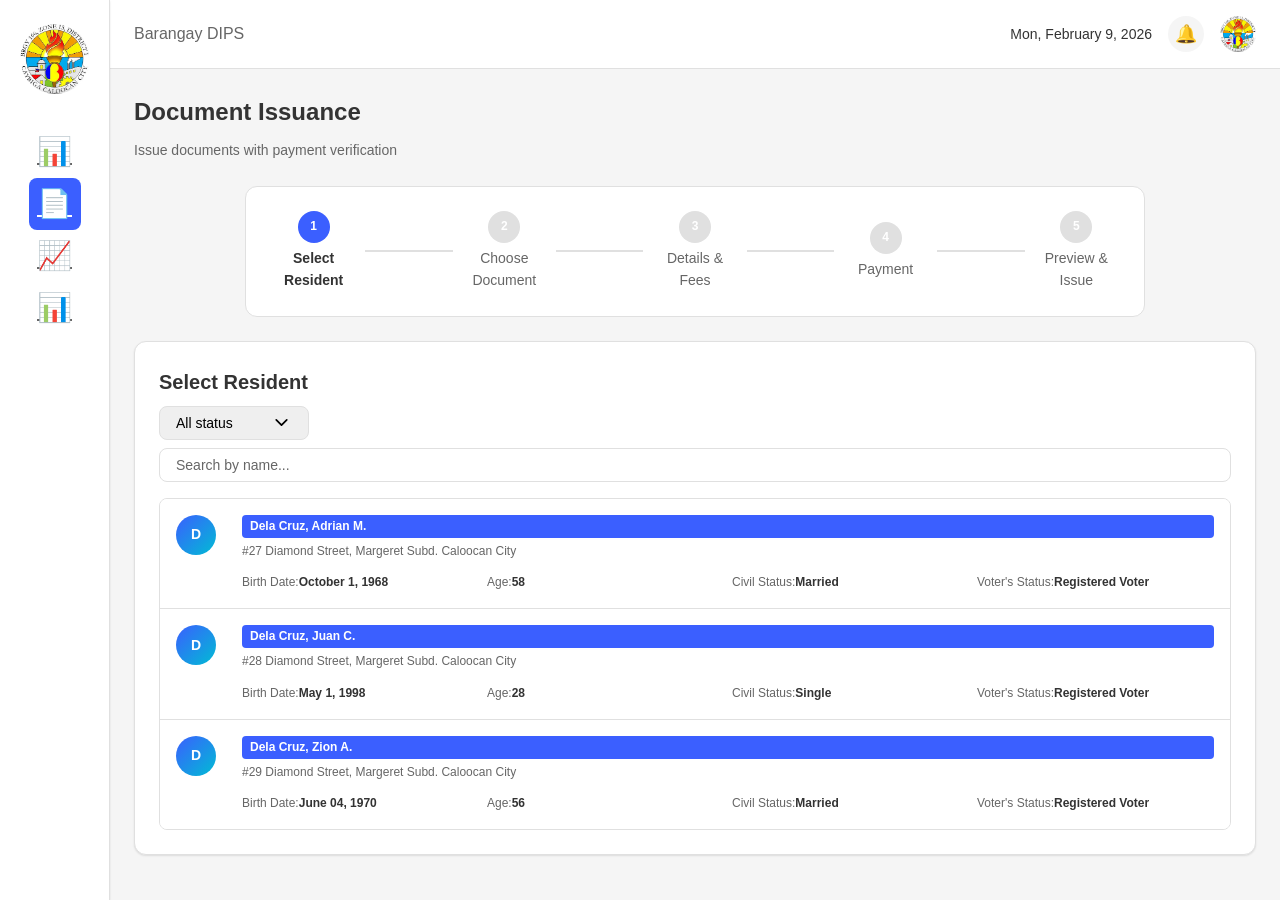
==== SIABRGY/issuance.html @ 57e3ae4e "Add files via upload" ====
<!DOCTYPE html>
<html lang="en">
<head>
    <meta charset="UTF-8">
    <meta name="viewport" content="width=device-width, initial-scale=1.0">
    <title>Barangay DIPS - Document Issuance</title>
    <link rel="stylesheet" href="src/styles/global.css">
    <link rel="stylesheet" href="src/styles/dashboard.css">
    <link rel="stylesheet" href="src/styles/document-issuance.css">
    <link rel="stylesheet" href="src/styles/components.css">
</head>
<body>
    <div class="dashboard-container">
        <div class="sidebar">
            <div class="sidebar-logo"><img src="images/BRGYLOGO.png" alt="Barangay Logo" style="width: 100%; height: 100%; object-fit: contain;"></div>
            <a href="dashboard.html" class="sidebar-icon" title="Dashboard">📊</a>
            <a href="issuance.html" class="sidebar-icon active" title="Document Issuance">📄</a>
            <a href="analytics.html" class="sidebar-icon" title="Analytics">📈</a>
            <a href="insights.html" class="sidebar-icon" title="Insights">📊</a>
        </div>
        <div class="main-content">
            <div class="header">
                <div class="header-left">
                    <div class="header-title">Barangay DIPS</div>
                </div>
                <div class="header-right">
                    <div class="header-date" id="headerDate">Mon, February 9, 2026</div>
                    <button class="header-icon-btn" id="notificationBtn" title="Notifications">🔔</button>
                    <button class="header-icon-btn" id="signOutBtn" title="Sign Out" style="cursor: pointer; position: relative;"><img src="images/BRGYLOGO.png" alt="User Avatar" style="width: 36px; height: 36px; border-radius: 50%; object-fit: cover;"></button>
                </div>
            </div>
            <div class="page-content container">
                <div class="page-header">
                    <h1>Document Issuance</h1>
                    <p>Issue documents with payment verification</p>
                </div>
                <!-- stepper progress card -->
                <div class="stepper-card">
                    <div class="stepper">
                        <div class="step active">
                            <div class="circle">1</div>
                            <div class="label">Select Resident</div>
                        </div>
                        <div class="line"></div>
                        <div class="step">
                            <div class="circle">2</div>
                            <div class="label">Choose Document</div>
                        </div>
                        <div class="line"></div>
                        <div class="step">
                            <div class="circle">3</div>
                            <div class="label">Details & Fees</div>
                        </div>
                        <div class="line"></div>
                        <div class="step">
                            <div class="circle">4</div>
                            <div class="label">Payment</div>
                        </div>
                        <div class="line"></div>
                        <div class="step">
                            <div class="circle">5</div>
                            <div class="label">Preview & Issue</div>
                        </div>
                    </div>
                </div>
                <!-- residency selection panel with search and results -->
                <div class="dashboard-section" id="select-resident-section">
                    <h2>Select Resident</h2>
                    <div style="margin-bottom:var(--spacing-sm);">
                        <select id="statusFilter" class="input-field" style="width:150px;">
                            <option value="">All status</option>
                            <option value="CLEARED">Cleared</option>
                            <option value="BLOCKED">Blocked</option>
                        </select>
                    </div>
                    <input id="residentSearch" type="text" class="input-field" placeholder="Search by name..." style="width:100%;" />
                    <div id="residentResults" class="resident-results"></div>
                    <div id="selectedCard"></div>
                </div>

                <!-- choose document section (initially hidden) -->
                <div class="dashboard-section" id="choose-document-section" style="display:none;">
                    <h2>Choose Document</h2>
                    <p>Select the type of document to issue for <span id="chosenResidentName"></span></p>
                    <!-- placeholder grid similar to React version -->
                    <div id="documentGrid" class="document-grid">
                        <!-- documents will be injected by script -->
                    </div>
                    <div class="form-actions" style="margin-top:var(--spacing-lg);">
                        <button class="btn btn-secondary" id="backToResident">Back</button>
                    </div>
                </div>

                <!-- details & fees section (initially hidden) -->
                <div class="dashboard-section" id="details-fees-section" style="display:none;">
                    <h2>Details &amp; Fees</h2>
                    <div class="details-panel">
                        <div class="details-info">
                            <h3>Selected Document: <span id="detailDocumentTitle"></span></h3>
                            <p><strong>Control Number:</strong> <span id="detailControlNumber"></span></p>
                            <p><strong>Issued On:</strong> <span id="detailIssuedOn"></span></p>
                            <p><strong>Full Name:</strong> <span id="detailFullName"></span></p>
                            <p><strong>Address:</strong> <span id="detailAddress"></span></p>
                            <p><strong>Date of Birth:</strong> <span id="detailDOB"></span></p>
                            <div class="form-group">
                                <label>Purpose:</label>
                                <input type="text" id="detailPurpose" class="input-field" />
                            </div>
                            <div class="form-group">
                                <label>Remarks:</label>
                                <textarea id="detailRemarks" class="input-field" style="height:80px;"></textarea>
                            </div>
                        </div>
                        <div class="details-fee-summary">
                            <div class="fee-summary-header">Fee Summary</div>
                            <div class="fee-row"><span>Fee :</span> <span id="detailFee"></span></div>
                            <div class="fee-row"><span>Total Amount:</span> <span id="detailFee"></span></div>
                            <button class="btn btn-primary" id="proceedToPayment">Proceed to Payment</button>
                        </div>
                    </div>
                </div>

                <!-- payment section (initially hidden) -->
                <div class="dashboard-section" id="payment-section" style="display:none;">
                    <h2>Payment</h2>
                    <div class="payment-panel">
                        <div class="payment-details">
                            <div class="payment-date" id="paymentDate"></div>
                            <p><strong>Document:</strong> <span id="paymentDocument"></span></p>
                            <p><strong>Amount Received:</strong>
                                <input type="text" id="paymentAmount" class="input-field" style="width:120px;" />
                            </p>
                            <p class="payment-collected">Collected by: Admin</p>
                        </div>
                        <div class="form-actions" style="margin-top:var(--spacing-lg);">
                            <button class="btn btn-secondary" id="backToDetails">Back</button>
                            <button class="btn btn-primary" id="confirmPayment">Confirm Payment</button>
                        </div>
                    </div>
                </div>

                <!-- preview & issue section -->
                <div class="dashboard-section" id="preview-section" style="display:none;">
                    <h2>Preview &amp; Issue</h2>
                    <div class="preview-container">
                        <div class="preview-window" id="previewWindow">
                            <!-- place your final preview image here; it should live in the `images`
                                 subdirectory.  example filename is DUMMY.PNG as you've added. -->
                            <img src="images/DUMMY.PNG" alt="Document preview" style="width:100%; height:auto;" />
                        </div>
                        <div class="preview-actions">
                            <div class="step-circle large">5</div>
                            <button class="btn btn-primary" id="issueDocument">Issue Document</button>
                            <button class="btn btn-outline" id="printDocument">Print Document</button>
                            <button class="btn btn-danger" id="cancelProcess">Cancel</button>
                        </div>
                    </div>
                </div>
            </div>
        </div>
    </div>

    <!-- Payment Confirmation Modal -->
    <div id="paymentConfirmationModal" class="payment-modal">
        <div class="payment-modal-content">
            <h2>Confirm Payment</h2>
            <p id="paymentMessage">Payment confirmed for <strong id="residentNameModal"></strong>, document <strong id="documentTitleModal"></strong></p>
            <div class="payment-modal-buttons">
                <button class="btn-cancel" onclick="closePaymentModal()">Cancel</button>
                <button class="btn-confirm" onclick="confirmPayment()">Confirm</button>
            </div>
        </div>
    </div>

    <!-- Toast Container -->
    <div id="toastContainer" class="toast-container"></div>

    <style>
        /* Payment Modal Styles */
        .payment-modal {
            display: none;
            position: fixed;
            top: 0;
            left: 0;
            right: 0;
            bottom: 0;
            background-color: rgba(0, 0, 0, 0.5);
            z-index: 2000;
            justify-content: center;
            align-items: center;
        }

        .payment-modal.show {
            display: flex;
        }

        .payment-modal-content {
            background-color: white;
            padding: 32px;
            border-radius: 12px;
            box-shadow: 0 20px 60px rgba(0, 0, 0, 0.3);
            width: 500px;
            max-width: 90vw;
            text-align: center;
        }

        .payment-modal-content h2 {
            margin: 0 0 16px 0;
            color: #1f2937;
            font-size: 22px;
        }

        .payment-modal-content p {
            margin: 0 0 32px 0;
            color: #666;
            font-size: 14px;
            line-height: 1.6;
        }

        .payment-modal-buttons {
            display: flex;
            gap: 12px;
            justify-content: center;
        }

        .btn-cancel,
        .btn-confirm {
            padding: 12px 32px;
            border: none;
            border-radius: 8px;
            cursor: pointer;
            font-weight: 600;
            font-size: 14px;
            transition: all 0.3s ease;
        }

        .btn-cancel {
            background-color: #f3f4f6;
            color: #374151;
            border: 1px solid #e5e7eb;
        }

        .btn-cancel:hover {
            background-color: #e5e7eb;
        }

        .btn-confirm {
            background-color: #10b981;
            color: white;
        }

        .btn-confirm:hover {
            background-color: #059669;
        }

        /* Toast Message Styles */
        .toast-container {
            position: fixed;
            bottom: 24px;
            right: 24px;
            z-index: 3000;
        }

        .toast {
            background-color: #10b981;
            color: white;
            padding: 16px 24px;
            border-radius: 8px;
            box-shadow: 0 4px 12px rgba(0, 0, 0, 0.15);
            font-size: 14px;
            font-weight: 500;
            min-width: 300px;
            max-width: 500px;
            animation: slideIn 0.3s ease-out;
        }

        .toast.success {
            background-color: #10b981;
        }

        .toast.error {
            background-color: #EF4444;
        }

        .toast.warning {
            background-color: #F59E0B;
        }

        .toast.info {
            background-color: #3B82F6;
        }

        @keyframes slideIn {
            from {
                transform: translateX(400px);
                opacity: 0;
            }
            to {
                transform: translateX(0);
                opacity: 1;
            }
        }

        @keyframes slideOut {
            from {
                transform: translateX(0);
                opacity: 1;
            }
            to {
                transform: translateX(400px);
                opacity: 0;
            }
        }

        .toast.removing {
            animation: slideOut 0.3s ease-out;
        }
    </style>

    <script>
        // Toast message function
        function showToast(message, type = 'success', duration = 3000) {
            const container = document.getElementById('toastContainer');
            const toast = document.createElement('div');
            toast.className = `toast ${type}`;
            toast.textContent = message;
            container.appendChild(toast);

            // Auto remove toast after duration
            setTimeout(() => {
                toast.classList.add('removing');
                setTimeout(() => {
                    toast.remove();
                }, 300);
            }, duration);
        }

        // Payment confirmation modal functions
        function showPaymentConfirmationModal(residentName, documentTitle) {
            document.getElementById('residentNameModal').textContent = residentName;
            document.getElementById('documentTitleModal').textContent = documentTitle;
            document.getElementById('paymentConfirmationModal').classList.add('show');
        }

        function closePaymentModal() {
            document.getElementById('paymentConfirmationModal').classList.remove('show');
        }

        function confirmPayment() {
            document.getElementById('paymentConfirmationModal').classList.remove('show');
            populatePreview();
            goToStep(5);
        }

        // Close modal on background click
        document.getElementById('paymentConfirmationModal').addEventListener('click', function(e) {
            if (e.target === this) {
                closePaymentModal();
            }
        });

        // simple resident data for static page
        const residents = [
            { id: 1, name: 'Dela Cruz, Adrian M.', address: '#27 Diamond Street, Margeret Subd. Caloocan City', birthDate: 'October 1, 1968', age: 58, civilStatus: 'Married', voterStatus: 'Registered Voter', status: 'CLEARED' },
            { id: 2, name: 'Dela Cruz, Juan C.', address: '#28 Diamond Street, Margeret Subd. Caloocan City', birthDate: 'May 1, 1998', age: 28, civilStatus: 'Single', voterStatus: 'Registered Voter', status: 'BLOCKED', blockedReasons: ['Active Case', 'Theft', 'Blotter'] },
            { id: 3, name: 'Dela Cruz, Zion A.', address: '#29 Diamond Street, Margeret Subd. Caloocan City', birthDate: 'June 04, 1970', age: 56, civilStatus: 'Married', voterStatus: 'Registered Voter', status: 'CLEARED' }
        ];
        let selectedResident = null;
        let selectedDocument = null;

        const searchInput = document.getElementById('residentSearch');
        const statusFilter = document.getElementById('statusFilter');
        const resultsDiv = document.getElementById('residentResults');
        const cardDiv = document.getElementById('selectedCard');

        function renderList() {
            const term = searchInput.value.toLowerCase();
            const status = statusFilter.value;
            resultsDiv.innerHTML = '';
            residents.filter(r => {
                const matchesName = r.name.toLowerCase().includes(term);
                const matchesStatus = !status || r.status === status;
                return matchesName && matchesStatus;
            }).forEach(r => {
                const item = document.createElement('div');
                item.className = 'resident-item' + (selectedResident?.id === r.id ? ' selected' : '');
                item.innerHTML = `
                    <div class="resident-avatar">${r.name.charAt(0)}</div>
                    <div class="resident-info">
                        <div class="resident-name">${r.name}</div>
                        <div class="resident-address">${r.address}</div>
                        <div class="resident-details">
                            <div class="resident-detail"><span class="resident-detail-label">Birth Date:</span><span class="resident-detail-value">${r.birthDate}</span></div>
                            <div class="resident-detail"><span class="resident-detail-label">Age:</span><span class="resident-detail-value">${r.age}</span></div>
                            <div class="resident-detail"><span class="resident-detail-label">Civil Status:</span><span class="resident-detail-value">${r.civilStatus}</span></div>
                            <div class="resident-detail"><span class="resident-detail-label">Voter's Status:</span><span class="resident-detail-value">${r.voterStatus}</span></div>
                        </div>
                    </div>`;
                item.onclick = () => selectResident(r);
                resultsDiv.appendChild(item);
            });
        }

        function selectResident(res) {
            selectedResident = res;
            renderList();
            renderCard();
        }

        function renderCard() {
            if (!selectedResident) {
                cardDiv.innerHTML = '';
                return;
            }
            const r = selectedResident;
            let html = `
                <div class="resident-card ${r.status.toLowerCase()}">
                    <div class="resident-card-avatar">${r.name.charAt(0)}</div>
                    <div class="resident-card-content">
                        <div class="resident-card-header">
                            <div class="resident-card-name">${r.name}</div>
                            <div class="resident-card-badge">${r.voterStatus}</div>
                        </div>
                        <div class="resident-card-address">${r.address}</div>
                        <div class="status-badge ${r.status.toLowerCase()}">Status: ${r.status}</div>
            `;
            if (r.status === 'BLOCKED' && r.blockedReasons) {
                html += `<div class="blocked-reasons">Reason: ${r.blockedReasons.join(' - ')}</div>`;
            }
            html += `</div></div>`;
            if (r.status !== 'BLOCKED') {
                html += `<div class="form-actions" style="margin-top:var(--spacing-lg);"><button class="btn btn-primary" id="nextBtn">Next Step</button></div>`;
            } else {
                html += `<div class="form-actions" style="margin-top:var(--spacing-lg);"><button class="btn btn-primary" disabled>Next Step</button></div>`;
            }
            cardDiv.innerHTML = html;
        }

        searchInput.addEventListener('input', renderList);
        statusFilter.addEventListener('change', renderList);
        renderList();

        // stepper manipulation helpers
        function setActiveStep(stepNumber) {
            const steps = document.querySelectorAll('.stepper .step');
            steps.forEach((step, idx) => {
                if (idx + 1 === stepNumber) {
                    step.classList.add('active');
                } else {
                    step.classList.remove('active');
                }
            });
        }

        // simple document set used on static page
        const documents = [
            { id: 1, title: 'BARANGAY CLEARANCE FOR INDIVIDUAL', description: 'Official document certifying a resident has no derogatory record in the barangay', fee: '₱50.00', isFree: false, icon: '📋' },
            { id: 2, title: 'BARANGAY RESIDENCY CERTIFICATE', description: 'Proof that an individual is a resident and bonafide member of the barangay', fee: '₱50.00', isFree: false, icon: '🏠' },
            { id: 3, title: 'BARANGAY INDIGENCY CERTIFICATE FOR INDIGENT PERSON/S', description: 'Certifies the economic status of applicants incapable to meet social services', fee: 'FREE', isFree: true, icon: '🤝' },
            { id: 4, title: 'CERTIFICATE OF GOOD MORAL CHARACTER', description: 'Attests to the good character and upright standing of a resident', fee: '₱50.00', isFree: false, icon: '⭐' },
            { id: 5, title: 'BARANGAY CERTIFICATE FOR LOW INCOME/NO INCOME', description: 'Certifies the financial status of a resident for financial assistance', fee: 'FREE', isFree: true, icon: '📊' },
            { id: 6, title: 'BARANGAY CERTIFICATE FOR FIRST TIME JOBSEEKER AND OATH OF UNDERTAKING', description: 'Issued to new graduates and jobseekers as per government document requirement', fee: 'FREE', isFree: true, icon: '📃' },
            { id: 7, title: 'BARANGAY CERTIFICATIONS FOR INDIVIDUAL/S', description: 'A general certification issued and required as proof at application for legal age', fee: '₱50.00', isFree: false, icon: '✅' },
            { id: 8, title: 'BARANGAY CERTIFICATIONS FOR OTHER GOVERNMENT/PRIVATE AGENCY', description: 'Specifically addressed to institutions, agencies, GOOs, and private entities', fee: '₱50.00', isFree: false, icon: '🏛️' },
            { id: 9, title: 'BARANGAY CLEARANCE FOR ELECTRIC/WATER/INTERNET', description: 'A provable requirement for the installation of utilities and services', fee: '₱50.00', isFree: false, icon: '⚡' },
            { id: 10, title: 'BARANGAY CLEARANCE FOR BUILDING/WORK/FENCING/EXCAVATION PERMIT APPLICATION FOR RESIDENTIAL', description: 'Grants permission for construction and physical improvements within the residential area', fee: '₱50.00', isFree: false, icon: '🏗️' },
            { id: 11, title: 'BARANGAY CERTIFICATE FOR TRANSFER OF RECORD/RESIDENCY', description: 'Issued when a resident permanently moves out to another barangay or municipality', fee: '₱50.00', isFree: false, icon: '📄' },
            { id: 12, title: 'BARANGAY CERTIFICATE FOR NON-RESIDENT INDIVIDUALS', description: 'For persons not living in the barangay but requiring certification for local transactions', fee: '₱50.00', isFree: false, icon: '🏠' },
            { id: 13, title: 'CERTIFICATE OF CLOSE SHOP OF BUSINESS', description: 'Official attestation that a business establishment has permanently ceased its operations', fee: '₱50.00', isFree: false, icon: '🔒' }
        ];

        function renderDocumentGrid() {
            const grid = document.getElementById('documentGrid');
            grid.innerHTML = '';
            documents.forEach(doc => {
                const card = document.createElement('div');
                card.className = 'document-card' + (selectedDocument?.id === doc.id ? ' selected' : '');
                card.dataset.id = doc.id;
                card.innerHTML = `
                    <div class="document-icon">${doc.icon}</div>
                    <div class="document-title">${doc.title}</div>
                    <div class="document-description">${doc.description}</div>
                    <div class="document-fee ${doc.isFree ? 'free' : 'paid'}">${doc.fee}</div>
                    <button class="btn btn-primary btn-sm select-doc">Select Document</button>
                `;
                // attach click handler
                card.querySelector('.select-doc').addEventListener('click', () => selectDocument(doc));
                grid.appendChild(card);
            });
        }

        let controlNumber = '';
        let issueDate = '';

        function selectDocument(doc) {
            selectedDocument = doc;
            // generate control number and issue date
            controlNumber = 'BRGY-' + Math.floor(Math.random() * 9000 + 1000);
            const now = new Date();
            issueDate = now.toLocaleDateString('en-US', { month: 'long', day: 'numeric', year: 'numeric' });

            renderDocumentGrid();
            populateDetails();
            goToStep(3);
        }

        function populateDetails() {
            document.getElementById('detailDocumentTitle').textContent = selectedDocument.title;
            document.getElementById('detailControlNumber').textContent = controlNumber;
            document.getElementById('detailIssuedOn').textContent = issueDate;
            document.getElementById('detailFullName').textContent = selectedResident.name;
            document.getElementById('detailAddress').textContent = selectedResident.address;
            document.getElementById('detailDOB').textContent = selectedResident.birthDate;
            document.getElementById('detailFee').textContent = selectedDocument.fee;
        }

        function populatePayment() {
            const now = new Date();
            document.getElementById('paymentDate').textContent = now.toLocaleDateString('en-US', { weekday: 'long', month: 'short', day: 'numeric', year: 'numeric' });
            document.getElementById('paymentDocument').textContent = selectedDocument.title;
            document.getElementById('paymentAmount').value = selectedDocument.fee;
        }

        function handleNext() {
            if (selectedResident && selectedResident.status !== 'BLOCKED') {
                document.getElementById('chosenResidentName').textContent = selectedResident.name;
                goToStep(2);
            }
        }

        function goToStep(step) {
            // hide/show sections based on step
            document.getElementById('select-resident-section').style.display = step === 1 ? '' : 'none';
            document.getElementById('choose-document-section').style.display = step === 2 ? '' : 'none';
            document.getElementById('details-fees-section').style.display = step === 3 ? '' : 'none';
            document.getElementById('payment-section').style.display = step === 4 ? '' : 'none';
            document.getElementById('preview-section').style.display = step === 5 ? '' : 'none';
            setActiveStep(step);
            if (step === 2) {
                renderDocumentGrid();
            }
            if (step === 3) {
                // details already populated when document chosen
            }
        }

        document.getElementById('backToResident').addEventListener('click', () => goToStep(1));
        document.getElementById('backToDetails').addEventListener('click', () => goToStep(3));
        const proceedBtn = document.getElementById('proceedToPayment');
        if (proceedBtn) {
            proceedBtn.addEventListener('click', () => {
                populatePayment();
                goToStep(4);
            });
        }
        document.getElementById('confirmPayment').addEventListener('click', () => {
            showPaymentConfirmationModal(selectedResident.name, selectedDocument.title);
        });

        function populatePreview() {
            // for now we show a dummy image; in a real implementation this
            // function would request or generate the proper document preview
            // (e.g. via Canvas, PDF library, or server endpoint) and set the
            // src accordingly.
            const img = document.querySelector('#previewWindow img');
            if (img) {
                // dummy placeholder file stored in local images folder
                img.src = 'images/preview-sample.png';
            }
        }

        document.getElementById('issueDocument').addEventListener('click', () => {
            showToast('Document issued successfully!', 'success', 3000);
            setTimeout(() => {
                goToStep(1);
            }, 3000);
        });
        document.getElementById('printDocument').addEventListener('click', () => {
            window.print();
        });
        document.getElementById('cancelProcess').addEventListener('click', () => {
            if (confirm('Cancel issuance and return to start?')) goToStep(1);
        });

        // delegate click events for the Next Step button
        document.addEventListener('click', function(e) {
            if (e.target && e.target.id === 'nextBtn') {
                handleNext();
            }
        });

        // make entire card area clickable too
        cardDiv.addEventListener('click', function(e) {
            // ignore clicks on disabled button or the card content itself if blocked
            if (selectedResident && selectedResident.status !== 'BLOCKED' && e.target.id !== 'nextBtn') {
                handleNext();
            }
        });

        // initialize on step 1
        goToStep(1);

        // delegate click events for the Next Step button
        document.addEventListener('click', function(e) {
            if (e.target && e.target.id === 'nextBtn') {
                handleNext();
            }
        });

        // make entire card area clickable too
        cardDiv.addEventListener('click', function(e) {
            // ignore clicks on disabled button or the card content itself if blocked
            if (selectedResident && selectedResident.status !== 'BLOCKED' && e.target.id !== 'nextBtn') {
                handleNext();
            }
        });
    </script>
</body>
</html>
---- SIABRGY/src/styles/global.css ----
/* Global Styles */
* {
    margin: 0;
    padding: 0;
    box-sizing: border-box;
}

:root {
    /* Primary Colors */
    --primary-blue: #3B5FFF;
    --primary-cyan: #00BCD4;
    --primary-green: #4CAF50;
    --primary-pink: #E85D9B;
    
    /* Secondary Colors */
    --dark-gray: #333333;
    --light-gray: #F5F5F5;
    --border-gray: #E0E0E0;
    --text-gray: #666666;
    
    /* Status Colors */
    --success-green: #4CAF50;
    --danger-red: #F44336;
    --warning-yellow: #FFC107;
    --info-blue: #2196F3;
    
    /* Fonts */
    --font-primary: 'Segoe UI', Tahoma, Geneva, Verdana, sans-serif;
    --font-size-sm: 12px;
    --font-size-base: 14px;
    --font-size-md: 16px;
    --font-size-lg: 18px;
    --font-size-xl: 20px;
    --font-size-2xl: 24px;
    
    /* Spacing */
    --spacing-xs: 4px;
    --spacing-sm: 8px;
    --spacing-md: 16px;
    --spacing-lg: 24px;
    --spacing-xl: 32px;
    
    /* Border Radius */
    --radius-sm: 4px;
    --radius-md: 8px;
    --radius-lg: 12px;
    --radius-full: 9999px;
    
    /* Shadows */
    --shadow-sm: 0 1px 2px rgba(0, 0, 0, 0.1);
    --shadow-md: 0 4px 6px rgba(0, 0, 0, 0.1);
    --shadow-lg: 0 10px 15px rgba(0, 0, 0, 0.1);
    
    /* Z-index */
    --z-dropdown: 100;
    --z-modal: 200;
    --z-tooltip: 300;
}

body {
    font-family: var(--font-primary);
    background-color: #FAFAFA;
    color: var(--dark-gray);
    font-size: var(--font-size-base);
    line-height: 1.6;
}

html, body, #root {
    width: 100%;
    height: 100%;
}

/* Typography */
h1 {
    font-size: var(--font-size-2xl);
    font-weight: 600;
    margin-bottom: var(--spacing-md);
}

h2 {
    font-size: var(--font-size-xl);
    font-weight: 600;
    margin-bottom: var(--spacing-sm);
}

h3 {
    font-size: var(--font-size-lg);
    font-weight: 600;
    margin-bottom: var(--spacing-sm);
}

h4 {
    font-size: var(--font-size-md);
    font-weight: 600;
}

p {
    color: var(--text-gray);
    margin-bottom: var(--spacing-sm);
}

/* Utility Classes */
.container {
    width: 100%;
    max-width: 1440px;
    margin: 0 auto;
    padding: 0 var(--spacing-md);
}

.flex {
    display: flex;
}

.flex-center {
    display: flex;
    align-items: center;
    justify-content: center;
}

.grid {
    display: grid;
}

.gap-sm {
    gap: var(--spacing-sm);
}

.gap-md {
    gap: var(--spacing-md);
}

.gap-lg {
    gap: var(--spacing-lg);
}

/* Scrollbar Styling */
::-webkit-scrollbar {
    width: 8px;
    height: 8px;
}

::-webkit-scrollbar-track {
    background: var(--light-gray);
}

::-webkit-scrollbar-thumb {
    background: var(--border-gray);
    border-radius: var(--radius-md);
}

::-webkit-scrollbar-thumb:hover {
    background: var(--text-gray);
}
---- SIABRGY/src/styles/dashboard.css ----
/* Dashboard Styles */

.dashboard-container {
    display: flex;
    height: 100vh;
    background-color: #FAFAFA;
}

/* Sidebar */
.sidebar {
    width: 110px;
    background-color: white;
    border-right: 1px solid var(--border-gray);
    display: flex;
    flex-direction: column;
    align-items: center;
    padding: var(--spacing-lg);
    box-shadow: var(--shadow-sm);
    position: sticky;
    top: 0;
    height: 100vh;
    overflow-y: auto;
}

.sidebar-logo {
    width: 70px;
    height: 70px;
    background: white;
    border-radius: 50%;
    display: flex;
    align-items: center;
    justify-content: center;
    color: white;
    font-weight: 700;
    font-size: 28px;
    margin-bottom: var(--spacing-xl);
    cursor: pointer;
    overflow: hidden;
    padding: 0;
}

.sidebar-nav {
    flex: 1;
    display: flex;
    flex-direction: column;
    gap: var(--spacing-lg);
    width: 100%;
}

.sidebar-icon {
    width: 52px;
    height: 52px;
    border-radius: var(--radius-md);
    display: flex;
    align-items: center;
    justify-content: center;
    cursor: pointer;
    font-size: 28px;
    transition: all 0.3s ease;
    color: var(--text-gray);
}

.sidebar-icon:hover {
    background-color: var(--light-gray);
    color: var(--primary-blue);
}

.sidebar-icon.active {
    background-color: var(--primary-blue);
    color: white;
}

/* Main Content */
.main-content {
    flex: 1;
    display: flex;
    flex-direction: column;
    overflow: hidden;
}

/* Top Header */
.header {
    background-color: white;
    padding: var(--spacing-md) var(--spacing-lg);
    border-bottom: 1px solid var(--border-gray);
    display: flex;
    justify-content: space-between;
    align-items: center;
    box-shadow: var(--shadow-sm);
}

.header-left {
    display: flex;
    align-items: center;
    gap: var(--spacing-lg);
    flex: 1;
}

.header-search {
    flex: 1;
    max-width: 400px;
}

.header-search input {
    width: 100%;
}

.header-right {
    display: flex;
    align-items: center;
    gap: var(--spacing-md);
}

.header-icon-btn {
    width: 36px;
    height: 36px;
    border-radius: 50%;
    border: none;
    background-color: var(--light-gray);
    cursor: pointer;
    display: flex;
    align-items: center;
    justify-content: center;
    font-size: 18px;
    transition: all 0.3s ease;
}

.header-icon-btn:hover {
    background-color: var(--border-gray);
}

.header-title {
    font-size: var(--font-size-md);
    color: var(--text-gray);
}

/* Page Content */
.page-content {
    flex: 1;
    overflow-y: auto;
    padding: var(--spacing-lg);
}

.page-header {
    margin-bottom: var(--spacing-lg);
}

.page-header h1 {
    margin: 0 0 var(--spacing-sm) 0;
}

.page-header p {
    margin: 0;
    color: var(--text-gray);
}

/* Stat Cards Grid */
.stat-cards-grid {
    display: grid;
    grid-template-columns: repeat(auto-fit, minmax(200px, 1fr));
    gap: var(--spacing-md);
    margin-bottom: var(--spacing-lg);
}

/* Dashboard Sections */
.dashboard-section {
    background-color: white;
    border-radius: var(--radius-lg);
    padding: var(--spacing-lg);
    margin-bottom: var(--spacing-lg);
    box-shadow: var(--shadow-sm);
    border: 1px solid var(--border-gray);
}

.section-header {
    display: flex;
    justify-content: space-between;
    align-items: center;
    margin-bottom: var(--spacing-lg);
    padding-bottom: var(--spacing-md);
    border-bottom: 1px solid var(--border-gray);
}

.section-title {
    font-size: var(--font-size-lg);
    font-weight: 600;
    margin: 0;
}

.section-actions {
    display: flex;
    gap: var(--spacing-sm);
}

/* Chart Container */
.chart-container {
    height: 300px;
    margin-bottom: var(--spacing-lg);
}

/* Transaction Table */
.transactions-table {
    width: 100%;
    border-collapse: collapse;
}

.transactions-table thead {
    background-color: var(--light-gray);
}

.transactions-table th {
    padding: var(--spacing-md);
    text-align: left;
    font-weight: 600;
    font-size: var(--font-size-sm);
}

.transactions-table td {
    padding: var(--spacing-md);
    border-bottom: 1px solid var(--border-gray);
}

.transactions-table tbody tr:hover {
    background-color: rgba(0, 0, 0, 0.02);
}

/* Pie Chart Wrapper */
.pie-chart-wrapper {
    display: grid;
    grid-template-columns: 1fr 1fr;
    gap: var(--spacing-lg);
    align-items: center;
}

.pie-chart {
    width: 200px;
    height: 200px;
}

.chart-legend {
    display: flex;
    flex-direction: column;
    gap: var(--spacing-md);
}

.legend-item {
    display: flex;
    align-items: center;
    gap: var(--spacing-sm);
}

.legend-color {
    width: 16px;
    height: 16px;
    border-radius: 2px;
}

.legend-label {
    font-size: var(--font-size-sm);
}

/* Activity List */
.activity-list {
    display: flex;
    flex-direction: column;
    gap: var(--spacing-md);
}

.activity-item {
    display: flex;
    gap: var(--spacing-md);
    padding: var(--spacing-md);
    border-radius: var(--radius-md);
    background-color: var(--light-gray);
    align-items: flex-start;
}

.activity-icon {
    width: 32px;
    height: 32px;
    border-radius: 50%;
    display: flex;
    align-items: center;
    justify-content: center;
    font-size: 16px;
    flex-shrink: 0;
}

.activity-icon.success {
    background-color: rgba(76, 175, 80, 0.2);
    color: var(--success-green);
}

.activity-icon.danger {
    background-color: rgba(244, 67, 54, 0.2);
    color: var(--danger-red);
}

.activity-icon.info {
    background-color: rgba(33, 150, 243, 0.2);
    color: var(--info-blue);
}

.activity-content {
    flex: 1;
}

.activity-title {
    font-weight: 500;
    margin: 0 0 var(--spacing-xs) 0;
}

.activity-time {
    font-size: var(--font-size-sm);
    color: var(--text-gray);
    margin: 0;
}

/* Responsive Design */
@media (max-width: 1024px) {
    .stat-cards-grid {
        grid-template-columns: repeat(2, 1fr);
    }

    .pie-chart-wrapper {
        grid-template-columns: 1fr;
    }
}

@media (max-width: 768px) {
    .sidebar {
        width: 60px;
        padding: var(--spacing-sm);
    }

    .sidebar-icon {
        width: 36px;
        height: 36px;
    }

    .header {
        flex-direction: column;
        gap: var(--spacing-md);
    }

    .header-left {
        width: 100%;
    }

    .header-search {
        max-width: 100%;
    }

    .stat-cards-grid {
        grid-template-columns: 1fr;
    }

    .page-content {
        padding: var(--spacing-md);
    }

    .dashboard-section {
        padding: var(--spacing-md);
    }
}
---- SIABRGY/src/styles/document-issuance.css ----
/* Document Issuance Styles */

.document-issuance-container {
    display: flex;
    height: 100vh;
    background-color: #FAFAFA;
}

/* Progress Indicator */
.progress-indicator {
    display: flex;
    align-items: center;
    justify-content: space-between;
    padding: var(--spacing-lg);
    background-color: white;
    border-radius: var(--radius-lg);
    margin-bottom: var(--spacing-lg);
    box-shadow: var(--shadow-sm);
    border: 1px solid var(--border-gray);
}

.progress-steps {
    display: flex;
    align-items: center;
    justify-content: space-between;
    flex: 1;
    gap: var(--spacing-lg);
}

.progress-step {
    display: flex;
    flex-direction: column;
    align-items: center;
    gap: var(--spacing-sm);
    position: relative;
    flex: 1;
    text-align: center;
}

.step-circle {
    width: 50px;
    height: 50px;
    border-radius: 50%;
    display: flex;
    align-items: center;
    justify-content: center;
    font-weight: 600;
    font-size: var(--font-size-lg);
    background-color: #E8E8E8;
    color: var(--text-gray);
    transition: all 0.3s ease;
    box-shadow: 0 2px 4px rgba(0, 0, 0, 0.1);
}

.step-circle.active {
    background: linear-gradient(135deg, var(--primary-blue) 0%, #2A48D4 100%);
    color: white;
    box-shadow: 0 4px 8px rgba(59, 95, 255, 0.3);
}

.step-circle.completed {
    background-color: var(--success-green);
    color: white;
}

.step-label {
    font-size: var(--font-size-sm);
    font-weight: 500;
    color: var(--text-gray);
    white-space: nowrap;
}

.step-label.active {
    color: var(--primary-blue);
    font-weight: 600;
}

/* Connector Lines */
.progress-step::after {
    content: '';
    position: absolute;
    top: 25px;
    left: 50%;
    width: calc(100% - var(--spacing-md));
    height: 2px;
    background-color: var(--border-gray);
    z-index: -1;
}

.progress-step:last-child::after {
    display: none;
}

.progress-step.completed::after,
.progress-step.active::after {
    background-color: var(--primary-blue);
}

/* Resident Selection Section */
.select-resident-container {
    margin-bottom: var(--spacing-lg);
}

/* additional helpers */
.fee-summary {
    background-color: var(--light-gray);
    padding: var(--spacing-md);
    border-radius: var(--radius-md);
    font-weight: 600;
}

/* preview pane placeholder */
.document-preview {
    border: 1px solid var(--border-gray);
    height: 400px;
    background-color: white;
    overflow: auto;
}

.step2-reference-container {
    text-align: center;
    margin-bottom: var(--spacing-lg);
}

.step2-reference {
    max-width: 100%;
    height: auto;
    border: 1px solid var(--border-gray);
    border-radius: var(--radius-sm);
    box-shadow: var(--shadow-sm);
}

.step1-reference-gallery {
    display: flex;
    gap: var(--spacing-md);
    margin-top: var(--spacing-lg);
    justify-content: center;
}

.step1-reference-gallery .step1-reference {
    max-width: 45%;
    height: auto;
    border: 1px solid var(--border-gray);
    border-radius: var(--radius-sm);
    box-shadow: var(--shadow-sm);
}

.form-section {
    background-color: white;
    border-radius: var(--radius-lg);
    padding: var(--spacing-lg);
    box-shadow: var(--shadow-sm);
    border: 1px solid var(--border-gray);
}

.form-group {
    margin-bottom: var(--spacing-lg);
}

.form-group:last-child {
    margin-bottom: 0;
}

.form-label {
    display: block;
    font-weight: 600;
    margin-bottom: var(--spacing-sm);
    color: var(--dark-gray);
}

.form-label.required::after {
    content: ' *';
    color: var(--danger-red);
}

.form-input-wrapper {
    position: relative;
    display: flex;
    align-items: center;
}

.form-input-wrapper input {
    width: 100%;
}

.form-input-wrapper::before {
    content: '🔍';
    position: absolute;
    left: var(--spacing-md);
    font-size: 18px;
    pointer-events: none;
    z-index: 1;
}

.form-input-wrapper input {
    padding-left: 40px !important;
}

/* Resident List / Results */
.resident-results {
    border: 1px solid var(--border-gray);
    border-radius: var(--radius-md);
    overflow: hidden;
    margin-top: var(--spacing-md);
    max-height: 400px;
    overflow-y: auto;
}

.resident-list {
    list-style: none;
    margin: 0;
    padding: 0;
}

.resident-item {
    display: grid;
    grid-template-columns: 50px 1fr;
    gap: var(--spacing-md);
    padding: var(--spacing-md);
    border-bottom: 1px solid var(--border-gray);
    align-items: start;
    cursor: pointer;
    transition: all 0.2s ease;
    background-color: white;
    user-select: none; /* don't let browser highlight text when clicking */
}

.resident-item:hover {
    background-color: var(--light-gray);
}

.resident-item.selected {
    background-color: rgba(59, 95, 255, 0.08);
    border-left: 4px solid var(--primary-blue);
    padding-left: calc(var(--spacing-md) - 4px);
}

.resident-item:last-child {
    border-bottom: none;
}

.resident-avatar {
    width: 40px;
    height: 40px;
    border-radius: 50%;
    background: linear-gradient(135deg, var(--primary-blue), var(--primary-cyan));
    color: white;
    display: flex;
    align-items: center;
    justify-content: center;
    font-weight: 600;
    flex-shrink: 0;
}

.resident-info {
    display: grid;
    gap: var(--spacing-xs);
}

.resident-name {
    font-weight: 600;
    color: var(--dark-gray);
    display: inline-block;
    background-color: var(--primary-blue);
    color: white;
    padding: 2px 8px;
    border-radius: var(--radius-sm);
    font-size: var(--font-size-sm);
}

.resident-address {
    font-size: var(--font-size-sm);
    color: var(--text-gray);
}

.resident-details {
    display: grid;
    grid-template-columns: repeat(4, 1fr);
    gap: var(--spacing-sm);
    margin-top: var(--spacing-sm);
}

.resident-detail {
    font-size: var(--font-size-sm);
}

.resident-detail-label {
    color: var(--text-gray);
    font-weight: 500;
}

.resident-detail-value {
    color: var(--dark-gray);
    font-weight: 600;
}

/* Status Badge */
.status-badge {
    display: inline-flex;
    align-items: center;
    padding: 4px 12px;
    border-radius: var(--radius-full);
    font-size: var(--font-size-sm);
    font-weight: 600;
}

.status-badge.cleared {
    background-color: rgba(76, 175, 80, 0.15);
    color: var(--success-green);
}

.status-badge.blocked {
    background-color: rgba(244, 67, 54, 0.15);
    color: var(--danger-red);
}

.status-badge.pending {
    background-color: rgba(255, 193, 7, 0.15);
    color: #F57F17;
}

/* additional helper */
.blocked-reasons {
    color: var(--danger-red);
    font-size: var(--font-size-sm);
    margin-top: var(--spacing-sm);
}

/* Document Selection */
.document-grid {
    display: grid;
    grid-template-columns: repeat(auto-fill, minmax(200px, 1fr));
    gap: var(--spacing-lg);
    margin-top: var(--spacing-lg);
}

.document-card {
    background-color: white;
    border: 1px solid var(--border-gray);
    border-radius: var(--radius-lg);
    padding: var(--spacing-lg);
    text-align: center;
    cursor: pointer;
    transition: all 0.3s ease;
    display: flex;
    flex-direction: column;
    align-items: center;
    justify-content: space-between;
    min-height: 220px;
}

.document-card:hover {
    border-color: var(--primary-blue);
    box-shadow: 0 4px 12px rgba(59, 95, 255, 0.2);
    transform: translateY(-4px);
}

.document-card.selected {
    background: linear-gradient(135deg, rgba(59, 95, 255, 0.05) 0%, rgba(0, 188, 212, 0.05) 100%);
    border-color: var(--primary-blue);
    box-shadow: 0 4px 12px rgba(59, 95, 255, 0.3);
}

.document-icon {
    font-size: 48px;
    margin-bottom: var(--spacing-md);
}

.document-title {
    font-weight: 600;
    margin-bottom: var(--spacing-sm);
    font-size: var(--font-size-md);
    color: var(--dark-gray);
}

.document-description {
    font-size: var(--font-size-sm);
    color: var(--text-gray);
    margin-bottom: var(--spacing-md);
    flex: 1;
    display: flex;
    align-items: center;
}

.document-fee {
    font-weight: 600;
    font-size: var(--font-size-md);
    margin-bottom: var(--spacing-sm);
}

.document-fee.free {
    color: var(--success-green);
}

.document-fee.paid {
    color: var(--danger-red);
}

.document-card .btn {
    width: 100%;
    margin-top: var(--spacing-md);
}

/* Resident Card Display */
.resident-card {
    background-color: white;
    border: 2px solid var(--border-gray);
    border-radius: var(--radius-lg);
    padding: var(--spacing-lg);
    margin-top: var(--spacing-lg);
    display: grid;
    grid-template-columns: 80px 1fr;
    gap: var(--spacing-lg);
    align-items: start;
    cursor: pointer; /* make it obvious it's clickable */
    user-select: none;
}

.resident-card:hover {
    background-color: var(--hover-gray);
}

.resident-card.cleared {
    border-color: var(--success-green);
    background-color: rgba(76, 175, 80, 0.05);
}

.resident-card.blocked {
    border-color: var(--danger-red);
    background-color: rgba(244, 67, 54, 0.05);
}

.resident-card-avatar {
    width: 80px;
    height: 80px;
    border-radius: 50%;
    background: linear-gradient(135deg, var(--primary-blue), var(--primary-cyan));
    color: white;
    display: flex;
    align-items: center;
    justify-content: center;
    font-weight: 600;
    font-size: 32px;
}

.resident-card-content {
    display: flex;
    flex-direction: column;
    gap: var(--spacing-sm);
}

.resident-card-header {
    display: flex;
    justify-content: space-between;
    align-items: start;
}

.resident-card-name {
    font-size: var(--font-size-lg);
    font-weight: 600;
}

.resident-card-badge {
    background-color: var(--primary-blue);
    color: white;
    padding: 4px 12px;
    border-radius: var(--radius-full);
    font-size: var(--font-size-sm);
    font-weight: 500;
}

.resident-card-address {
    color: var(--text-gray);
    font-size: var(--font-size-sm);
}

.resident-card-details {
    display: grid;
    grid-template-columns: repeat(4, 1fr);
    gap: var(--spacing-md);
    padding-top: var(--spacing-md);
    border-top: 1px solid var(--border-gray);
}

.resident-card-detail {
    display: flex;
    flex-direction: column;
    gap: var(--spacing-xs);
}

.resident-card-detail-label {
    font-size: var(--font-size-sm);
    color: var(--text-gray);
}

.resident-card-detail-value {
    font-weight: 600;
    color: var(--dark-gray);
}

/* Action Buttons */
.form-actions {
    display: flex;
    justify-content: flex-end;
    gap: var(--spacing-md);
    margin-top: var(--spacing-lg);
    padding-top: var(--spacing-lg);
    border-top: 1px solid var(--border-gray);
}

/* Page content background override for issuance page */
.page-content {
    background-color: var(--light-gray);
}

/* Stepper / Progress indicator */
.stepper-card {
    background-color: white;
    border: 1px solid var(--border-gray);
    border-radius: var(--radius-lg);
    padding: var(--spacing-lg);
    margin-bottom: var(--spacing-lg);
    max-width: 900px;
    margin-left: auto;
    margin-right: auto;
}

.stepper {
    display: flex;
    align-items: center;
    justify-content: space-between;
}

.step {
    display: flex;
    flex-direction: column;
    align-items: center;
    flex: 1;
}

.step .circle {
    width: 32px;
    height: 32px;
    border-radius: 50%;
    background: var(--border-gray);
    display: flex;
    align-items: center;
    justify-content: center;
    color: #fff;
    font-weight: 600;
    font-size: var(--font-size-sm);
}

.step.active .circle {
    background: var(--primary-blue);
}

.step .label {
    margin-top: 4px;
    font-size: var(--font-size-xs);
    text-align: center;
    color: var(--text-gray);
}

.step.active .label {
    color: var(--dark-gray);
    font-weight: 600;
}

.stepper .line {
    height: 2px;
    background: var(--border-gray);
    flex: 1;
    margin: 0 8px;
}

.form-actions .btn {
    min-width: 120px;
}

/* Details & Fees styling */
#details-fees-section .details-panel {
    background: #e0e0e0;
    padding: var(--spacing-lg);
    border-radius: var(--radius-md);
    display: flex;
    gap: var(--spacing-lg);
    flex-wrap: wrap;
}

#details-fees-section .details-info {
    flex: 2 1 500px;
}

#details-fees-section .details-info h3 {
    margin-top: 0;
}

#details-fees-section .details-info .form-group {
    margin-top: var(--spacing-md);
}

#details-fees-section .details-info input,
#details-fees-section .details-info textarea {
    max-width: 300px;
}

#details-fees-section .details-info label {
    display: block;
    margin-bottom: var(--spacing-xs);
    font-weight: 500;
}

#details-fees-section .details-fee-summary {
    flex: 1 1 260px;
    background: white;
    padding: var(--spacing-md);
    border: 1px solid var(--border-gray);
    display: flex;
    flex-direction: column;
    gap: var(--spacing-sm);
    align-items: stretch;
}

#details-fees-section .fee-summary-header {
    font-weight: 600;
    text-align: center;
    border-bottom: 1px solid var(--border-gray);
    padding-bottom: var(--spacing-sm);
    margin-bottom: var(--spacing-sm);
}

#details-fees-section .fee-row {
    display: flex;
    justify-content: space-between;
    padding: var(--spacing-xs) 0;
}

#details-fees-section .details-fee-summary button {
    margin-top: var(--spacing-md);
}

/* payment step styling */
#payment-section .payment-panel {
    background: #e0e0e0;
    padding: var(--spacing-lg);
    border-radius: var(--radius-md);
    display: flex;
    flex-direction: column;
    gap: var(--spacing-lg);
    max-width: 600px;
    margin: 0 auto;
}

#payment-section .payment-date {
    text-align: right;
    font-size: var(--font-size-xs);
    color: var(--text-gray);
}

#payment-section .payment-details p {
    margin: var(--spacing-xs) 0;
}

#payment-section .payment-collected {
    font-size: var(--font-size-sm);
    color: var(--text-gray);
    margin-top: var(--spacing-md);
}

#payment-section .form-actions {
    display: flex;
    justify-content: flex-end;
    gap: var(--spacing-md);
}

/* preview & issue styling */
#preview-section .preview-container {
    display: flex;
    gap: var(--spacing-lg);
    align-items: flex-start;
}

#preview-section .preview-window {
    flex: 3;
    border: 1px solid var(--border-gray);
    background: white;
    height: 500px;
    overflow: auto;
}

#preview-section .preview-actions {
    flex: 1;
    display: flex;
    flex-direction: column;
    align-items: center;
    gap: var(--spacing-md);
    background: #f0f0f0;
    padding: var(--spacing-lg);
    border-radius: var(--radius-md);
}

#preview-section .preview-actions .step-circle.large {
    width: 60px;
    height: 60px;
    font-size: var(--font-size-xl);
    margin-bottom: var(--spacing-lg);
}

#preview-section .preview-actions button {
    width: 100%;
}

/* Empty State */
.empty-state {
    text-align: center;
    padding: var(--spacing-xl);
    color: var(--text-gray);
}

.empty-state-icon {
    font-size: 64px;
    margin-bottom: var(--spacing-md);
}

.empty-state-title {
    font-size: var(--font-size-lg);
    font-weight: 600;
    margin-bottom: var(--spacing-sm);
    color: var(--dark-gray);
}

.empty-state-message {
    font-size: var(--font-size-base);
    margin-bottom: 0;
}

/* Responsive */
@media (max-width: 1024px) {
    .document-grid {
        grid-template-columns: repeat(auto-fill, minmax(150px, 1fr));
    }

    .resident-details {
        grid-template-columns: repeat(2, 1fr);
    }

    .resident-card-details {
        grid-template-columns: repeat(2, 1fr);
    }
}

@media (max-width: 768px) {
    .progress-steps {
        gap: var(--spacing-md);
    }

    .progress-step {
        gap: var(--spacing-xs);
    }

    .step-circle {
        width: 40px;
        height: 40px;
        font-size: var(--font-size-base);
    }

    .step-label {
        font-size: 11px;
    }

    .document-grid {
        grid-template-columns: repeat(2, 1fr);
    }

    .resident-card {
        grid-template-columns: 60px 1fr;
        gap: var(--spacing-md);
    }

    .resident-card-avatar {
        width: 60px;
        height: 60px;
        font-size: 24px;
    }

    .resident-card-details {
        grid-template-columns: repeat(2, 1fr);
    }

    .resident-details {
        grid-template-columns: repeat(2, 1fr);
    }
}

@media (max-width: 480px) {
    .progress-indicator {
        padding: var(--spacing-md);
    }

    .document-grid {
        grid-template-columns: 1fr;
    }

    .resident-details {
        grid-template-columns: 1fr;
    }

    .resident-card-details {
        grid-template-columns: 1fr;
    }
}
---- SIABRGY/src/styles/components.css ----
/* Button Styles */
.btn {
    padding: var(--spacing-sm) var(--spacing-md);
    border: none;
    border-radius: var(--radius-md);
    font-size: var(--font-size-base);
    font-weight: 500;
    cursor: pointer;
    transition: all 0.3s ease;
    display: inline-flex;
    align-items: center;
    justify-content: center;
    gap: var(--spacing-sm);
    text-decoration: none;
}

.btn-primary {
    background-color: var(--primary-blue);
    color: white;
}

.btn-primary:hover {
    background-color: #2A48D4;
    box-shadow: var(--shadow-md);
}

.btn-secondary {
    background-color: var(--light-gray);
    color: var(--dark-gray);
    border: 1px solid var(--border-gray);
}

.btn-secondary:hover {
    background-color: #E8E8E8;
}

.btn-success {
    background-color: var(--success-green);
    color: white;
}

.btn-success:hover {
    background-color: #45A049;
}

.btn-danger {
    background-color: var(--danger-red);
    color: white;
}

.btn-danger:hover {
    background-color: #DA190B;
}

.btn-sm {
    padding: var(--spacing-xs) var(--spacing-sm);
    font-size: var(--font-size-sm);
}

.btn-lg {
    padding: var(--spacing-md) var(--spacing-lg);
    font-size: var(--font-size-md);
}

.btn:disabled {
    opacity: 0.6;
    cursor: not-allowed;
}

/* Card Styles */
.card {
    background-color: white;
    border-radius: var(--radius-lg);
    padding: var(--spacing-md);
    box-shadow: var(--shadow-sm);
    border: 1px solid var(--border-gray);
    transition: all 0.3s ease;
}

.card:hover {
    box-shadow: var(--shadow-md);
}

.card-header {
    font-size: var(--font-size-md);
    font-weight: 600;
    margin-bottom: var(--spacing-md);
    padding-bottom: var(--spacing-md);
    border-bottom: 1px solid var(--border-gray);
}

.card-body {
    padding: var(--spacing-md) 0;
}

.card-footer {
    padding-top: var(--spacing-md);
    border-top: 1px solid var(--border-gray);
    display: flex;
    justify-content: flex-end;
    gap: var(--spacing-md);
}

/* Badge Styles */
.badge {
    display: inline-flex;
    align-items: center;
    padding: var(--spacing-xs) var(--spacing-sm);
    border-radius: var(--radius-full);
    font-size: var(--font-size-sm);
    font-weight: 500;
}

.badge-success {
    background-color: rgba(76, 175, 80, 0.1);
    color: var(--success-green);
}

.badge-danger {
    background-color: rgba(244, 67, 54, 0.1);
    color: var(--danger-red);
}

.badge-warning {
    background-color: rgba(255, 193, 7, 0.1);
    color: #F57F17;
}

.badge-info {
    background-color: rgba(33, 150, 243, 0.1);
    color: var(--info-blue);
}

/* Input Styles */
.input-field {
    width: 100%;
    padding: var(--spacing-sm) var(--spacing-md);
    border: 1px solid var(--border-gray);
    border-radius: var(--radius-md);
    font-size: var(--font-size-base);
    font-family: var(--font-primary);
    transition: all 0.3s ease;
}

.input-field:focus {
    outline: none;
    border-color: var(--primary-blue);
    box-shadow: 0 0 0 3px rgba(59, 95, 255, 0.1);
}

.input-field::placeholder {
    color: var(--text-gray);
}

.search-input {
    position: relative;
    display: flex;
    align-items: center;
    gap: var(--spacing-sm);
}

.search-input::before {
    content: '🔍';
    position: absolute;
    left: var(--spacing-md);
    pointer-events: none;
}

.search-input input {
    padding-left: 40px;
}

/* Select/Dropdown Styles */
select.input-field {
    cursor: pointer;
    appearance: none;
    background-image: url("data:image/svg+xml;charset=UTF-8,%3csvg xmlns='http://www.w3.org/2000/svg' viewBox='0 0 24 24' fill='none' stroke='currentColor' stroke-width='2' stroke-linecap='round' stroke-linejoin='round'%3e%3cpolyline points='6 9 12 15 18 9'%3e%3c/polyline%3e%3c/svg%3e");
    background-repeat: no-repeat;
    background-position: right var(--spacing-md) center;
    background-size: 1.5em 1.5em;
    padding-right: 2.5em;
}

/* Outline button style for use in preview step */
.btn-outline {
    background: none;
    border: 1px solid var(--text-gray);
    color: var(--text-gray);
    padding: var(--spacing-sm) var(--spacing-md);
    border-radius: var(--radius-md);
    cursor: pointer;
    transition: background 0.2s ease;
}

.btn-outline:hover {
    background-color: var(--light-gray);
}
/* Table Styles */
.table {
    width: 100%;
    border-collapse: collapse;
}

.table thead {
    background-color: var(--light-gray);
    border-bottom: 2px solid var(--border-gray);
}

.table th {
    padding: var(--spacing-md);
    text-align: left;
    font-weight: 600;
    color: var(--dark-gray);
    font-size: var(--font-size-sm);
}

.table td {
    padding: var(--spacing-md);
    border-bottom: 1px solid var(--border-gray);
    vertical-align: middle;
}

.table tbody tr:hover {
    background-color: rgba(0, 0, 0, 0.02);
}

.table tbody tr.selected {
    background-color: rgba(59, 95, 255, 0.05);
}

/* Checkbox Styles */
.checkbox {
    width: 18px;
    height: 18px;
    cursor: pointer;
    accent-color: var(--primary-blue);
}

/* Avatar Styles */
.avatar {
    width: 40px;
    height: 40px;
    border-radius: 50%;
    background-color: var(--primary-blue);
    color: white;
    display: flex;
    align-items: center;
    justify-content: center;
    font-weight: 600;
    font-size: var(--font-size-md);
    flex-shrink: 0;
}

.avatar-sm {
    width: 32px;
    height: 32px;
    font-size: var(--font-size-sm);
}

.avatar-lg {
    width: 56px;
    height: 56px;
    font-size: var(--font-size-lg);
}

/* Stat Card */
.stat-card {
    background: linear-gradient(135deg, var(--primary-blue) 0%, #2A48D4 100%);
    color: white;
    padding: var(--spacing-lg);
    border-radius: var(--radius-lg);
    box-shadow: var(--shadow-md);
    transition: all 0.3s ease;
}

.stat-card:hover {
    transform: translateY(-2px);
    box-shadow: var(--shadow-lg);
}

.stat-card.cyan {
    background: linear-gradient(135deg, var(--primary-cyan) 0%, #00ACC1 100%);
}

.stat-card.green {
    background: linear-gradient(135deg, var(--primary-green) 0%, #388E3C 100%);
}

.stat-card.pink {
    background: linear-gradient(135deg, var(--primary-pink) 0%, #D81B60 100%);
}

.stat-card h3 {
    font-size: var(--font-size-2xl);
    margin-bottom: var(--spacing-sm);
    margin-top: 0;
}

.stat-card p {
    font-size: var(--font-size-sm);
    opacity: 0.9;
    margin: 0;
}

.stat-card-value {
    font-size: var(--font-size-2xl);
    font-weight: 700;
    margin: var(--spacing-md) 0;
}

/* Loading Spinner */
.spinner {
    display: inline-block;
    width: 20px;
    height: 20px;
    border: 3px solid rgba(59, 95, 255, 0.3);
    border-radius: 50%;
    border-top-color: var(--primary-blue);
    animation: spin 0.8s linear infinite;
}

@keyframes spin {
    to {
        transform: rotate(360deg);
    }
}

/* Modal Overlay */
.modal-overlay {
    position: fixed;
    top: 0;
    left: 0;
    right: 0;
    bottom: 0;
    background-color: rgba(0, 0, 0, 0.5);
    display: flex;
    align-items: center;
    justify-content: center;
    z-index: var(--z-modal);
}

.modal {
    background-color: white;
    border-radius: var(--radius-lg);
    box-shadow: var(--shadow-lg);
    max-width: 500px;
    width: 90%;
    max-height: 90vh;
    overflow-y: auto;
}

.modal-header {
    padding: var(--spacing-lg);
    border-bottom: 1px solid var(--border-gray);
    display: flex;
    justify-content: space-between;
    align-items: center;
}

.modal-body {
    padding: var(--spacing-lg);
}

.modal-footer {
    padding: var(--spacing-lg);
    border-top: 1px solid var(--border-gray);
    display: flex;
    justify-content: flex-end;
    gap: var(--spacing-md);
}

/* Responsive Grid */
.grid-responsive {
    display: grid;
    gap: var(--spacing-lg);
    grid-template-columns: repeat(auto-fit, minmax(250px, 1fr));
}

@media (max-width: 768px) {
    .grid-responsive {
        grid-template-columns: 1fr;
    }
}
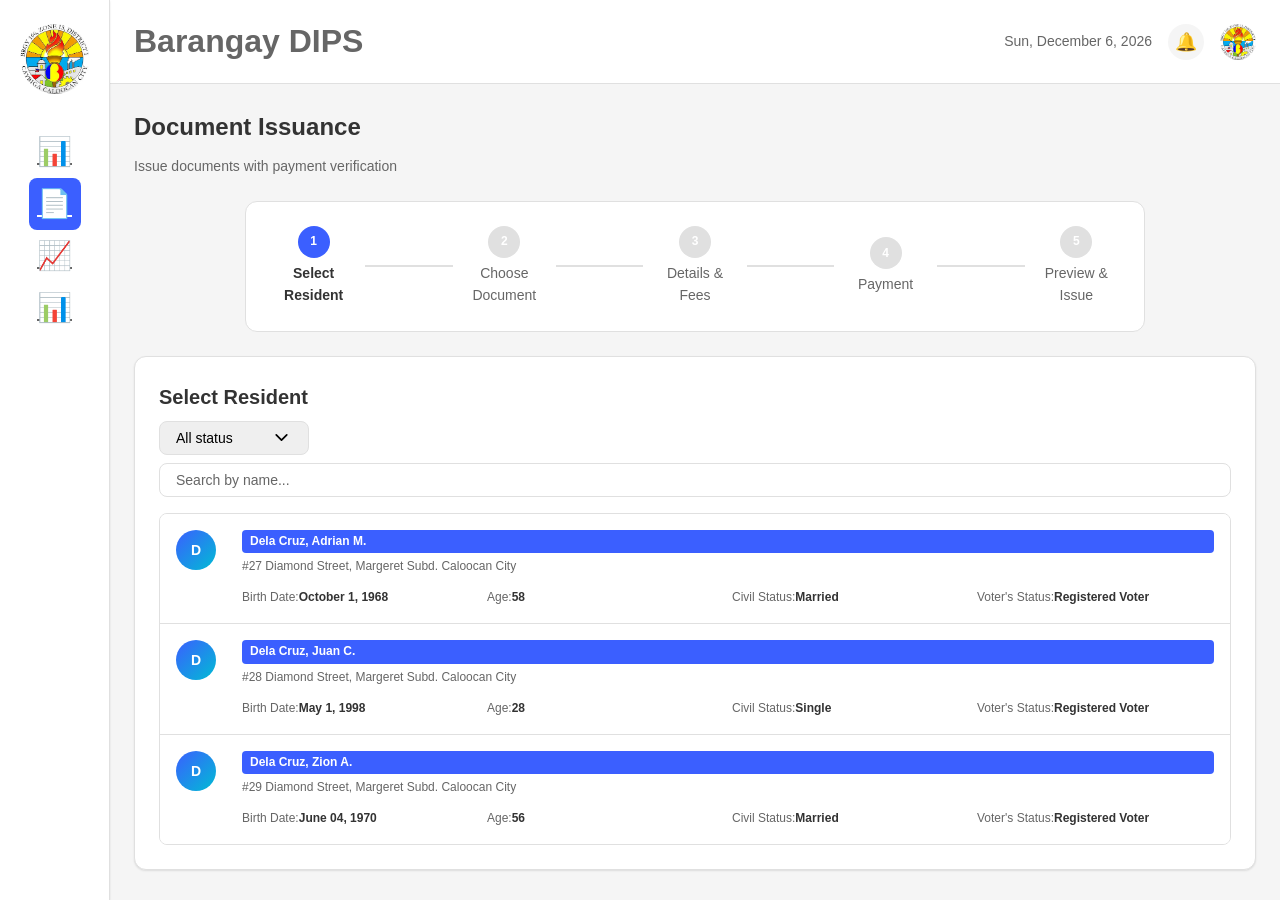
==== commit 0e6e6cf7: "Add files via upload" ====
--- a/SIABRGY/issuance.html
+++ b/SIABRGY/issuance.html
@@ -315,9 +315,253 @@
         .toast.removing {
             animation: slideOut 0.3s ease-out;
         }
+
+        /* Header Date Styles */
+        .header-date {
+            font-size: 14px;
+            color: var(--text-gray);
+            margin-right: auto;
+        }
+
+        /* Notification Dropdown */
+        .notification-dropdown {
+            position: absolute;
+            top: 60px;
+            right: 16px;
+            background-color: white;
+            border: 1px solid var(--border-gray);
+            border-radius: 8px;
+            box-shadow: 0 4px 12px rgba(0, 0, 0, 0.15);
+            width: 300px;
+            max-height: 400px;
+            overflow-y: auto;
+            z-index: 1000;
+            display: none;
+        }
+
+        .notification-dropdown.show {
+            display: block;
+        }
+
+        .notification-item {
+            padding: 12px 16px;
+            border-bottom: 1px solid var(--light-gray);
+            cursor: pointer;
+            transition: background-color 0.2s;
+        }
+
+        .notification-item:hover {
+            background-color: var(--light-gray);
+        }
+
+        .notification-item:last-child {
+            border-bottom: none;
+        }
+
+        .notification-header {
+            padding: 12px 16px;
+            font-weight: 600;
+            border-bottom: 1px solid var(--border-gray);
+        }
+
+        .notification-empty {
+            padding: 16px;
+            text-align: center;
+            color: var(--text-gray);
+            font-size: 14px;
+        }
+
+        /* Sign Out Modal */
+        .signout-modal {
+            display: none;
+            position: fixed;
+            top: 0;
+            left: 0;
+            right: 0;
+            bottom: 0;
+            background-color: rgba(0, 0, 0, 0.5);
+            z-index: 1001;
+            justify-content: center;
+            align-items: center;
+        }
+
+        .signout-modal.show {
+            display: flex;
+        }
+
+        .signout-modal-content {
+            background-color: white;
+            padding: 32px;
+            border-radius: 12px;
+            box-shadow: 0 20px 60px rgba(0, 0, 0, 0.3);
+            width: 400px;
+            max-width: 90vw;
+            text-align: center;
+        }
+
+        .signout-modal-content h2 {
+            margin: 0 0 16px 0;
+            color: #1f2937;
+        }
+
+        .signout-modal-content p {
+            margin: 0 0 24px 0;
+            color: #666;
+            font-size: 14px;
+        }
+
+        .signout-modal-buttons {
+            display: flex;
+            gap: 12px;
+            justify-content: center;
+        }
+
+        .signout-modal-buttons button {
+            padding: 10px 24px;
+            border: none;
+            border-radius: 6px;
+            cursor: pointer;
+            font-weight: 600;
+            transition: all 0.3s ease;
+        }
+
+        .signout-btn-cancel {
+            background-color: var(--light-gray);
+            color: var(--text-gray);
+        }
+
+        .signout-btn-cancel:hover {
+            background-color: var(--border-gray);
+        }
+
+        .signout-btn-confirm {
+            background-color: #DC2626;
+            color: white;
+        }
+
+        .signout-btn-confirm:hover {
+            background-color: #991B1B;
+        }
     </style>
 
     <script>
+        // Toast message function
+        function showToast(message, type = 'success', duration = 3000) {
+            const container = document.getElementById('toastContainer');
+            const toast = document.createElement('div');
+            toast.className = `toast ${type}`;
+            toast.textContent = message;
+            container.appendChild(toast);
+
+            // Auto remove toast after duration
+            setTimeout(() => {
+                toast.classList.add('removing');
+                setTimeout(() => {
+                    toast.remove();
+                }, 300);
+            }, duration);
+        }
+
+        // Toast message function
+        function showToast(message, type = 'success', duration = 3000) {
+            const container = document.getElementById('toastContainer');
+            const toast = document.createElement('div');
+            toast.className = `toast ${type}`;
+            toast.textContent = message;
+            container.appendChild(toast);
+
+            // Auto remove toast after duration
+            setTimeout(() => {
+                toast.classList.add('removing');
+                setTimeout(() => {
+                    toast.remove();
+                }, 300);
+            }, duration);
+        }
+
+        // Header functionality
+        function updateHeaderDate() {
+            const options = { weekday: 'short', year: 'numeric', month: 'long', day: 'numeric' };
+            const today = new Date();
+            const formattedDate = today.toLocaleDateString('en-US', options);
+            const headerDate = document.getElementById('headerDate');
+            if (headerDate) {
+                headerDate.textContent = formattedDate;
+            }
+        }
+
+        // Notification functionality
+        document.getElementById('notificationBtn')?.addEventListener('click', function() {
+            const dropdown = document.getElementById('notificationDropdown') || createNotificationDropdown();
+            dropdown.classList.toggle('show');
+        });
+
+        function createNotificationDropdown() {
+            const dropdown = document.createElement('div');
+            dropdown.id = 'notificationDropdown';
+            dropdown.className = 'notification-dropdown';
+            dropdown.innerHTML = `
+                <div class="notification-header">Notifications</div>
+                <div class="notification-item">
+                    <strong>New Document Request</strong>
+                    <p>Carlo Mendoza requested a Business Permit</p>
+                </div>
+                <div class="notification-item">
+                    <strong>Payment Received</strong>
+                    <p>Rosa Lim paid ₱50 for Cedula</p>
+                </div>
+                <div class="notification-item">
+                    <strong>Document Approved</strong>
+                    <p>Mark Tan's Building Permit was approved</p>
+                </div>
+            `;
+            document.querySelector('.header-right')?.appendChild(dropdown);
+            dropdown.addEventListener('click', function(e) {
+                if (e.target !== this && e.target.closest('.notification-item')) {
+                    dropdown.classList.remove('show');
+                }
+            });
+            return dropdown;
+        }
+
+        // Sign out functionality
+        document.getElementById('signOutBtn')?.addEventListener('click', function() {
+            const modal = document.getElementById('signOutModal') || createSignOutModal();
+            modal.classList.add('show');
+        });
+
+        function createSignOutModal() {
+            const modal = document.createElement('div');
+            modal.id = 'signOutModal';
+            modal.className = 'signout-modal';
+            modal.innerHTML = `
+                <div class="signout-modal-content">
+                    <h2>Sign Out</h2>
+                    <p>Are you sure you want to sign out?</p>
+                    <div class="signout-modal-buttons">
+                        <button class="signout-btn-cancel" onclick="document.getElementById('signOutModal').classList.remove('show')">Cancel</button>
+                        <button class="signout-btn-confirm" onclick="window.location.href='index.html'">Sign Out</button>
+                    </div>
+                </div>
+            `;
+            document.body.appendChild(modal);
+            modal.addEventListener('click', function(e) {
+                if (e.target === this) {
+                    this.classList.remove('show');
+                }
+            });
+            return modal;
+        }
+
+        // Close notification dropdown when clicking outside
+        document.addEventListener('click', function(e) {
+            const dropdown = document.getElementById('notificationDropdown');
+            const notificationBtn = document.getElementById('notificationBtn');
+            if (dropdown && !dropdown.contains(e.target) && !notificationBtn.contains(e.target)) {
+                dropdown.classList.remove('show');
+            }
+        });
+
         // Toast message function
         function showToast(message, type = 'success', duration = 3000) {
             const container = document.getElementById('toastContainer');
@@ -599,21 +843,7 @@
 
         // initialize on step 1
         goToStep(1);
-
-        // delegate click events for the Next Step button
-        document.addEventListener('click', function(e) {
-            if (e.target && e.target.id === 'nextBtn') {
-                handleNext();
-            }
-        });
-
-        // make entire card area clickable too
-        cardDiv.addEventListener('click', function(e) {
-            // ignore clicks on disabled button or the card content itself if blocked
-            if (selectedResident && selectedResident.status !== 'BLOCKED' && e.target.id !== 'nextBtn') {
-                handleNext();
-            }
-        });
+        updateHeaderDate();
     </script>
 </body>
 </html>
--- a/SIABRGY/src/styles/dashboard.css
+++ b/SIABRGY/src/styles/dashboard.css
@@ -130,7 +130,8 @@
 }
 
 .header-title {
-    font-size: var(--font-size-md);
+    font-size: 32px;
+    font-weight: 900;
     color: var(--text-gray);
 }
 
--- a/SIABRGY/src/styles/components.css
+++ b/SIABRGY/src/styles/components.css
@@ -298,8 +298,13 @@
 
 .stat-card p {
     font-size: var(--font-size-sm);
-    opacity: 0.9;
+    opacity: 1;
     margin: 0;
+    background-color: rgba(0, 0, 0, 0.25);
+    color: white;
+    padding: 6px 12px;
+    border-radius: 4px;
+    display: inline-block;
 }
 
 .stat-card-value {
